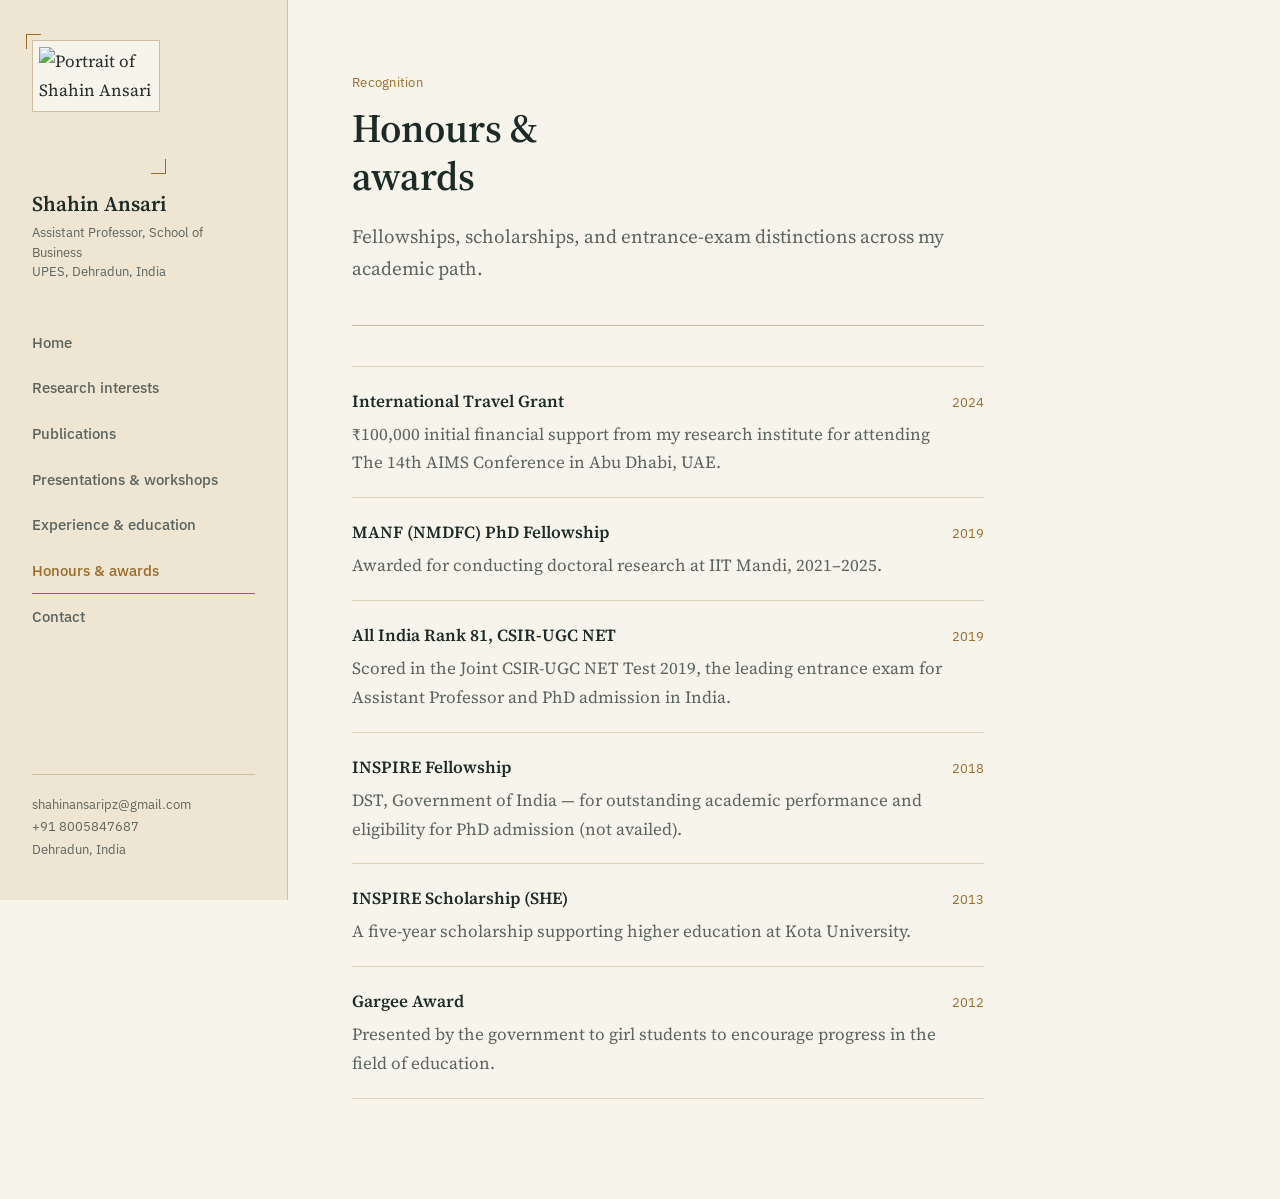
==== awards.html @ de7b0f96 "Add files via upload" ====
<!DOCTYPE html>
<html lang="en">
<head>
<meta charset="UTF-8">
<meta name="viewport" content="width=device-width, initial-scale=1.0">
<title>Honours &amp; Awards — Shahin Ansari</title>
<link rel="stylesheet" href="styles.css">
</head>
<body>
<div class="mobile-bar">
  <a href="index.html">Home</a>
  <a href="research.html">Research</a>
  <a href="publications.html">Publications</a>
  <a href="presentations.html">Presentations</a>
  <a href="experience.html">Experience</a>
  <a href="awards.html" class="active">Awards</a>
  <a href="contact.html">Contact</a>
</div>

<div class="shell">
  <aside class="sidebar">
    <div class="sidebar-photo-wrap">
      <img class="sidebar-photo" src="assets/shahin.jpg" alt="Portrait of Shahin Ansari">
    </div>
    <div class="sidebar-name">Shahin Ansari</div>
    <div class="sidebar-role">Assistant Professor, School of Business<br>UPES, Dehradun, India</div>
    <ul class="sidebar-nav">
      <li><a href="index.html">Home</a></li>
      <li><a href="research.html">Research interests</a></li>
      <li><a href="publications.html">Publications</a></li>
      <li><a href="presentations.html">Presentations &amp; workshops</a></li>
      <li><a href="experience.html">Experience &amp; education</a></li>
      <li><a href="awards.html" class="active">Honours &amp; awards</a></li>
      <li><a href="contact.html">Contact</a></li>
    </ul>
    <div class="sidebar-foot">
      <a href="mailto:shahinansaripz@gmail.com">shahinansaripz@gmail.com</a><br>
      <a href="tel:+918005847687">+91 8005847687</a><br>
      Dehradun, India
    </div>
  </aside>

  <main>
    <div class="eyebrow">Recognition</div>
    <h1 class="page-title">Honours &amp; awards</h1>
    <p class="lede">Fellowships, scholarships, and entrance-exam distinctions across my academic path.</p>

    <hr class="rule">

    <div class="award">
      <div class="entry-top">
        <h3 class="sub-head">International Travel Grant</h3>
        <span class="entry-date">2024</span>
      </div>
      <p style="color: var(--text-soft);">₹100,000 initial financial support from my research institute for attending The 14th AIMS Conference in Abu Dhabi, UAE.</p>
    </div>

    <div class="award">
      <div class="entry-top">
        <h3 class="sub-head">MANF (NMDFC) PhD Fellowship</h3>
        <span class="entry-date">2019</span>
      </div>
      <p style="color: var(--text-soft);">Awarded for conducting doctoral research at IIT Mandi, 2021–2025.</p>
    </div>

    <div class="award">
      <div class="entry-top">
        <h3 class="sub-head">All India Rank 81, CSIR-UGC NET</h3>
        <span class="entry-date">2019</span>
      </div>
      <p style="color: var(--text-soft);">Scored in the Joint CSIR-UGC NET Test 2019, the leading entrance exam for Assistant Professor and PhD admission in India.</p>
    </div>

    <div class="award">
      <div class="entry-top">
        <h3 class="sub-head">INSPIRE Fellowship</h3>
        <span class="entry-date">2018</span>
      </div>
      <p style="color: var(--text-soft);">DST, Government of India — for outstanding academic performance and eligibility for PhD admission (not availed).</p>
    </div>

    <div class="award">
      <div class="entry-top">
        <h3 class="sub-head">INSPIRE Scholarship (SHE)</h3>
        <span class="entry-date">2013</span>
      </div>
      <p style="color: var(--text-soft);">A five-year scholarship supporting higher education at Kota University.</p>
    </div>

    <div class="award">
      <div class="entry-top">
        <h3 class="sub-head">Gargee Award</h3>
        <span class="entry-date">2012</span>
      </div>
      <p style="color: var(--text-soft);">Presented by the government to girl students to encourage progress in the field of education.</p>
    </div>
  </main>
</div>
</body>
</html>
---- styles.css ----
@import url('https://fonts.googleapis.com/css2?family=Source+Serif+4:ital,opsz,wght@0,8..60,400;0,8..60,500;0,8..60,600;0,8..60,700;1,8..60,400&family=IBM+Plex+Sans:wght@400;500;600&display=swap');

:root {
  --ink: #1c2b28;
  --paper: #f7f4ec;
  --paper-deep: #eee6d3;
  --rule: #cdbfa0;
  --rule-soft: #ddd3ba;
  --accent: #9c6a26;
  --accent-soft: #c99a4a;
  --text: #262e2b;
  --text-soft: #5c645f;
  --sidebar-w: 288px;
}

* { margin: 0; padding: 0; box-sizing: border-box; }

html { scroll-behavior: smooth; }

body {
  font-family: 'Source Serif 4', Georgia, serif;
  background: var(--paper);
  color: var(--text);
  font-size: 17px;
  line-height: 1.7;
  -webkit-font-smoothing: antialiased;
}

a { color: var(--accent); }

.ui, nav, .tag, .meta, button, .btn {
  font-family: 'IBM Plex Sans', sans-serif;
}

/* ---------- Layout shell ---------- */
.shell {
  display: grid;
  grid-template-columns: var(--sidebar-w) 1fr;
  min-height: 100vh;
}

/* ---------- Sidebar ---------- */
.sidebar {
  background: var(--paper-deep);
  border-right: 1px solid var(--rule);
  padding: 40px 32px;
  display: flex;
  flex-direction: column;
  position: sticky;
  top: 0;
  height: 100vh;
}

.sidebar-photo {
  width: 128px;
  height: 128px;
  object-fit: cover;
  object-position: top center;
  border: 1px solid var(--rule);
  padding: 6px;
  background: var(--paper);
  position: relative;
}

.sidebar-photo-wrap {
  position: relative;
  width: 128px;
  height: 128px;
  margin-bottom: 22px;
}

.sidebar-photo-wrap::before,
.sidebar-photo-wrap::after {
  content: '';
  position: absolute;
  width: 14px;
  height: 14px;
  border: 1.5px solid var(--accent);
}

.sidebar-photo-wrap::before { top: -6px; left: -6px; border-right: none; border-bottom: none; }
.sidebar-photo-wrap::after { bottom: -6px; right: -6px; border-left: none; border-top: none; }

.sidebar-name {
  font-family: 'Source Serif 4', serif;
  font-size: 21px;
  font-weight: 600;
  color: var(--ink);
  line-height: 1.3;
}

.sidebar-role {
  font-family: 'IBM Plex Sans', sans-serif;
  font-size: 13px;
  color: var(--text-soft);
  margin-top: 6px;
  line-height: 1.5;
}

.sidebar-nav {
  margin-top: 40px;
  list-style: none;
  display: flex;
  flex-direction: column;
  gap: 2px;
  flex: 1;
}

.sidebar-nav a {
  display: block;
  font-family: 'IBM Plex Sans', sans-serif;
  font-size: 14.5px;
  font-weight: 500;
  color: var(--text-soft);
  text-decoration: none;
  padding: 9px 0;
  border-bottom: 1px solid transparent;
  transition: color 0.2s, border-color 0.2s;
}

.sidebar-nav a:hover { color: var(--ink); }

.sidebar-nav a.active {
  color: var(--accent);
  border-bottom-color: var(--accent);
}

.sidebar-foot {
  font-family: 'IBM Plex Sans', sans-serif;
  font-size: 12.5px;
  color: var(--text-soft);
  border-top: 1px solid var(--rule);
  padding-top: 18px;
  line-height: 1.8;
}

.sidebar-foot a { color: var(--text-soft); text-decoration: none; }
.sidebar-foot a:hover { color: var(--accent); }

/* ---------- Mobile nav toggle ---------- */
.mobile-bar { display: none; }

/* ---------- Main content ---------- */
main {
  padding: 72px 64px 100px;
  max-width: 760px;
}

.eyebrow {
  font-family: 'IBM Plex Sans', sans-serif;
  font-size: 13px;
  color: var(--accent);
  letter-spacing: 0.02em;
  margin-bottom: 10px;
}

h1.page-title {
  font-size: 40px;
  font-weight: 600;
  color: var(--ink);
  line-height: 1.2;
  margin-bottom: 20px;
  max-width: 14ch;
}

.lede {
  font-size: 19px;
  color: var(--text-soft);
  max-width: 62ch;
  margin-bottom: 8px;
}

.rule {
  border: none;
  border-top: 1px solid var(--rule);
  margin: 40px 0;
}

h2.section-head {
  font-size: 24px;
  font-weight: 600;
  color: var(--ink);
  margin: 52px 0 22px;
}

h2.section-head:first-of-type { margin-top: 0; }

h3.sub-head {
  font-size: 17px;
  font-weight: 600;
  color: var(--ink);
  margin-bottom: 4px;
}

p { max-width: 68ch; }
p + p { margin-top: 14px; }

.meta-line {
  font-family: 'IBM Plex Sans', sans-serif;
  font-size: 13px;
  color: var(--text-soft);
  margin-bottom: 10px;
}

/* ---------- Home hero ---------- */
.hero {
  display: grid;
  grid-template-columns: 1.3fr 1fr;
  gap: 48px;
  align-items: center;
  margin-bottom: 12px;
}

.hero-portrait-wrap {
  position: relative;
}

.hero-portrait {
  width: 100%;
  max-width: 260px;
  display: block;
  filter: sepia(8%);
  border: 1px solid var(--rule);
  padding: 8px;
  background: var(--paper);
}

.hero-curve {
  position: absolute;
  top: -34px;
  left: -34px;
  width: 90px;
  height: 90px;
  z-index: -1;
}

.stroke-path {
  fill: none;
  stroke: var(--accent-soft);
  stroke-width: 1.6;
  stroke-dasharray: 900;
  stroke-dashoffset: 900;
  animation: draw 2.4s ease-out forwards;
}

@media (prefers-reduced-motion: reduce) {
  .stroke-path { animation: none; stroke-dashoffset: 0; }
}

@keyframes draw {
  to { stroke-dashoffset: 0; }
}

.cta-row {
  display: flex;
  gap: 14px;
  margin-top: 30px;
  flex-wrap: wrap;
}

.btn {
  display: inline-flex;
  align-items: center;
  gap: 8px;
  font-size: 14px;
  font-weight: 500;
  text-decoration: none;
  padding: 11px 20px;
  border: 1px solid var(--ink);
  color: var(--ink);
  transition: background 0.2s, color 0.2s;
}

.btn:hover { background: var(--ink); color: var(--paper); }

.btn.primary {
  background: var(--ink);
  color: var(--paper);
}

.btn.primary:hover {
  background: var(--accent);
  border-color: var(--accent);
  color: var(--paper);
}

/* ---------- Interest / topic list (definition-style, not cards) ---------- */
.topic {
  padding: 20px 0;
  border-top: 1px solid var(--rule-soft);
}

.topic:last-child { border-bottom: 1px solid var(--rule-soft); }

.topic h3 {
  font-size: 18px;
  font-weight: 600;
  color: var(--ink);
  margin-bottom: 6px;
}

.topic p { color: var(--text-soft); font-size: 15.5px; }

/* ---------- Publications ---------- */
.pub {
  display: grid;
  grid-template-columns: 30px 1fr;
  gap: 16px;
  padding: 22px 0;
  border-top: 1px solid var(--rule-soft);
}

.pub:last-child { border-bottom: 1px solid var(--rule-soft); }

.pub-num {
  font-family: 'IBM Plex Sans', sans-serif;
  font-size: 13px;
  color: var(--accent);
  padding-top: 3px;
}

.pub-title {
  font-size: 16.5px;
  font-weight: 600;
  color: var(--ink);
  line-height: 1.5;
  margin-bottom: 6px;
}

.pub-authors {
  font-size: 14.5px;
  color: var(--text-soft);
  margin-bottom: 4px;
}

.pub-venue {
  font-family: 'IBM Plex Sans', sans-serif;
  font-size: 13px;
  color: var(--text-soft);
  font-style: italic;
  margin-bottom: 8px;
}

.pub-link {
  font-family: 'IBM Plex Sans', sans-serif;
  font-size: 13px;
  text-decoration: none;
  border-bottom: 1px solid var(--accent-soft);
}

.pub-note {
  font-family: 'IBM Plex Sans', sans-serif;
  font-size: 12.5px;
  color: var(--text-soft);
  border: 1px solid var(--rule);
  padding: 2px 8px;
  display: inline-block;
}

/* ---------- Timeline (experience / education) ---------- */
.entry {
  padding: 22px 0;
  border-top: 1px solid var(--rule-soft);
}

.entry:last-child { border-bottom: 1px solid var(--rule-soft); }

.entry-top {
  display: flex;
  justify-content: space-between;
  align-items: baseline;
  gap: 12px;
  flex-wrap: wrap;
}

.entry-date {
  font-family: 'IBM Plex Sans', sans-serif;
  font-size: 13px;
  color: var(--accent);
  white-space: nowrap;
}

.entry p { color: var(--text-soft); font-size: 15.5px; margin-top: 6px; }

/* ---------- Two-column groups on wide pages ---------- */
.split {
  display: grid;
  grid-template-columns: 1fr 1fr;
  gap: 56px;
}

/* ---------- Award / workshop blocks ---------- */
.award {
  padding: 20px 0;
  border-top: 1px solid var(--rule-soft);
}
.award:last-child { border-bottom: 1px solid var(--rule-soft); }

/* ---------- Contact page ---------- */
.contact-grid {
  display: grid;
  grid-template-columns: 1fr 1fr;
  gap: 32px 48px;
  margin-top: 8px;
}

.contact-block h3 {
  font-family: 'IBM Plex Sans', sans-serif;
  font-size: 13px;
  color: var(--text-soft);
  font-weight: 500;
  margin-bottom: 8px;
}

.contact-block p, .contact-block a {
  font-size: 17px;
  color: var(--ink);
  text-decoration: none;
}

.contact-block a:hover { color: var(--accent); }

/* ---------- Responsive ---------- */
@media (max-width: 900px) {
  .shell { grid-template-columns: 1fr; }

  .sidebar {
    position: relative;
    height: auto;
    flex-direction: row;
    align-items: center;
    padding: 18px 24px;
    gap: 18px;
  }

  .sidebar-photo-wrap { width: 56px; height: 56px; margin-bottom: 0; }
  .sidebar-photo { width: 56px; height: 56px; padding: 3px; }
  .sidebar-photo-wrap::before, .sidebar-photo-wrap::after { display: none; }
  .sidebar-nav, .sidebar-foot { display: none; }
  .sidebar-role { display: none; }

  .mobile-bar {
    display: flex;
    gap: 4px;
    overflow-x: auto;
    background: var(--paper-deep);
    border-bottom: 1px solid var(--rule);
    padding: 0 16px;
  }

  .mobile-bar a {
    font-family: 'IBM Plex Sans', sans-serif;
    font-size: 13px;
    color: var(--text-soft);
    text-decoration: none;
    padding: 12px 10px;
    white-space: nowrap;
    border-bottom: 2px solid transparent;
  }

  .mobile-bar a.active { color: var(--accent); border-color: var(--accent); }

  main { padding: 40px 24px 70px; }

  h1.page-title { font-size: 30px; }

  .hero { grid-template-columns: 1fr; gap: 28px; }
  .hero-portrait { max-width: 180px; }

  .split, .contact-grid { grid-template-columns: 1fr; gap: 28px; }
}
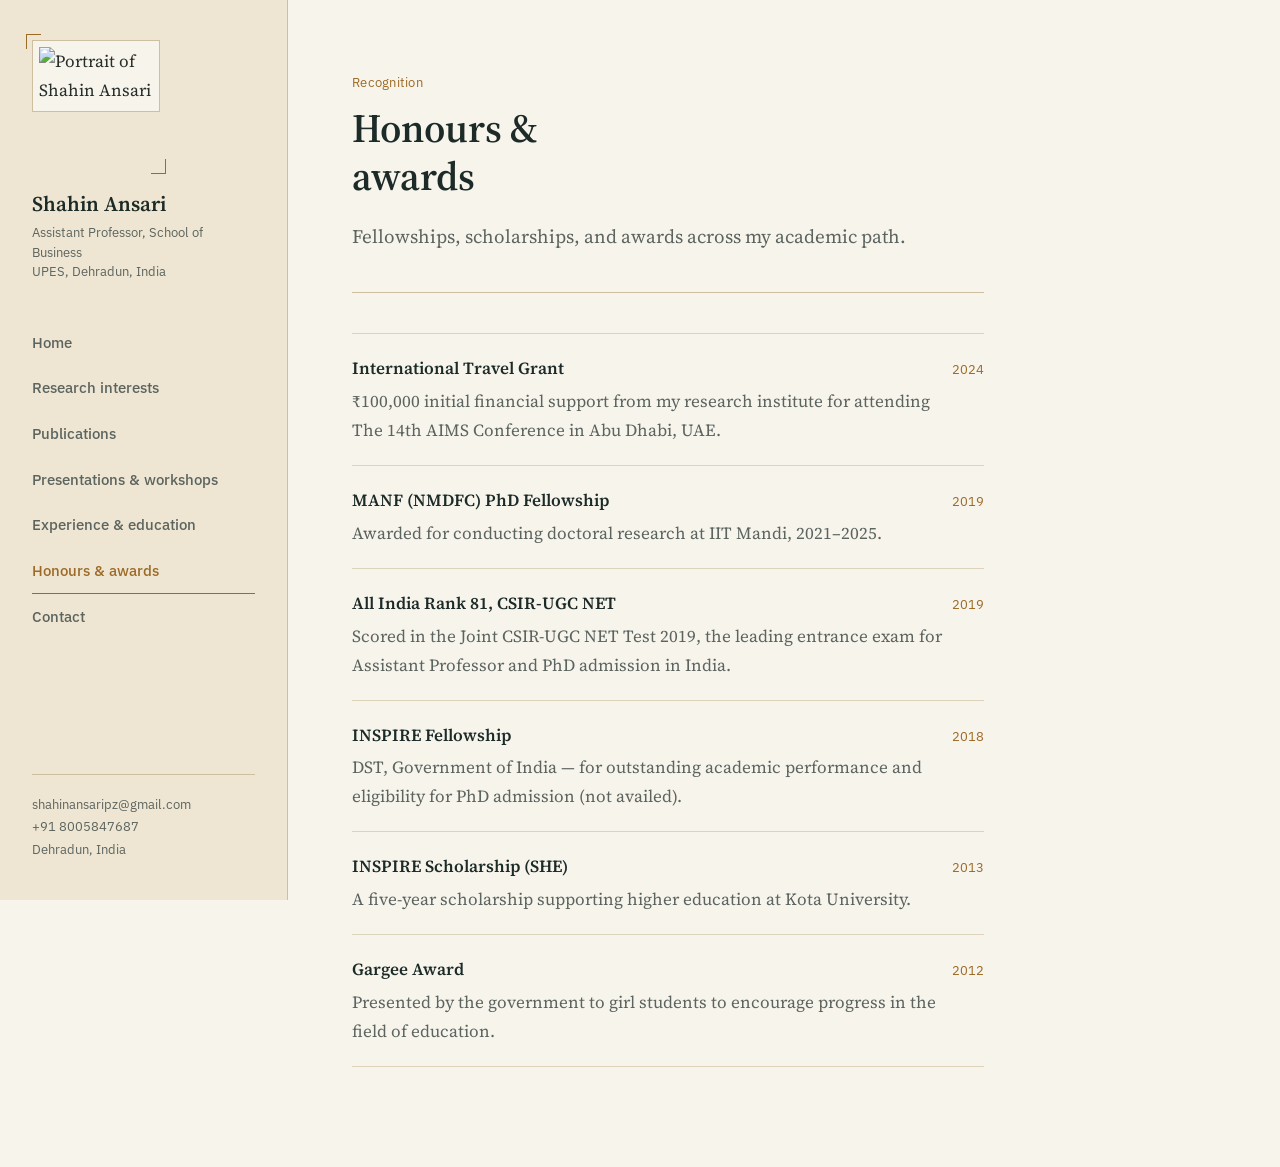
==== commit 50c44278: "Update awards.html" ====
--- a/awards.html
+++ b/awards.html
@@ -20,7 +20,7 @@
 <div class="shell">
   <aside class="sidebar">
     <div class="sidebar-photo-wrap">
-      <img class="sidebar-photo" src="assets/shahin.jpg" alt="Portrait of Shahin Ansari">
+      <img class="sidebar-photo" src="https://raw.githubusercontent.com/shahinansaripz-spec/Shahin-ansari/main/shahin.jpg" alt="Portrait of Shahin Ansari">
     </div>
     <div class="sidebar-name">Shahin Ansari</div>
     <div class="sidebar-role">Assistant Professor, School of Business<br>UPES, Dehradun, India</div>
@@ -43,7 +43,7 @@
   <main>
     <div class="eyebrow">Recognition</div>
     <h1 class="page-title">Honours &amp; awards</h1>
-    <p class="lede">Fellowships, scholarships, and entrance-exam distinctions across my academic path.</p>
+    <p class="lede">Fellowships, scholarships, and awards across my academic path.</p>
 
     <hr class="rule">
 
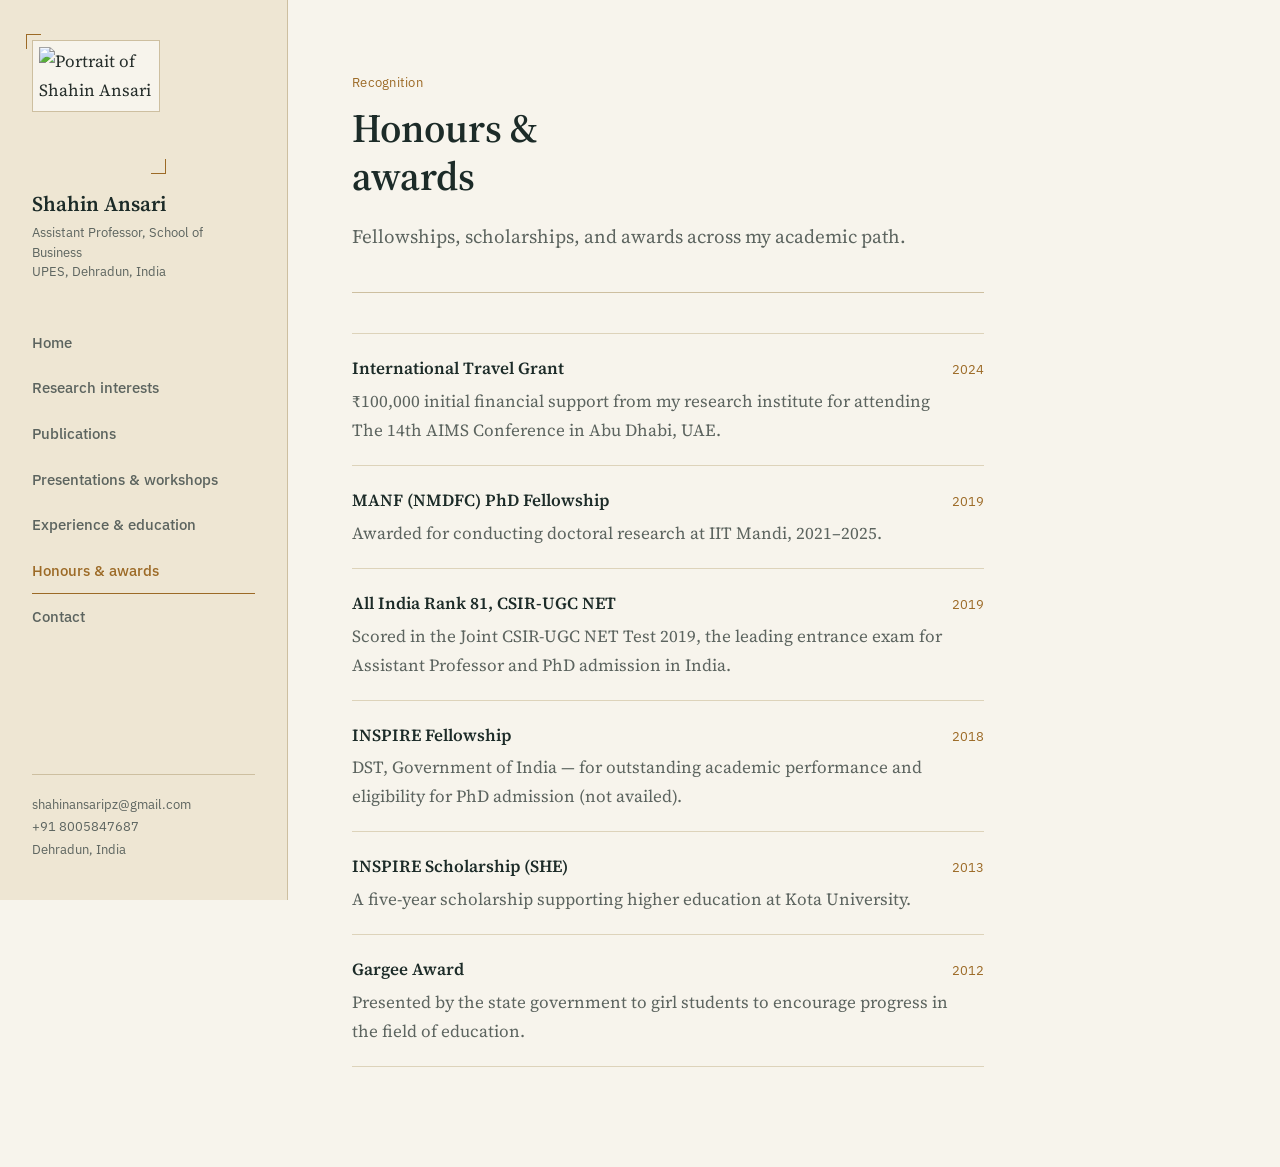
==== commit fd934b4b: "Update awards.html" ====
--- a/awards.html
+++ b/awards.html
@@ -92,7 +92,7 @@
         <h3 class="sub-head">Gargee Award</h3>
         <span class="entry-date">2012</span>
       </div>
-      <p style="color: var(--text-soft);">Presented by the government to girl students to encourage progress in the field of education.</p>
+      <p style="color: var(--text-soft);">Presented by the state government to girl students to encourage progress in the field of education.</p>
     </div>
   </main>
 </div>
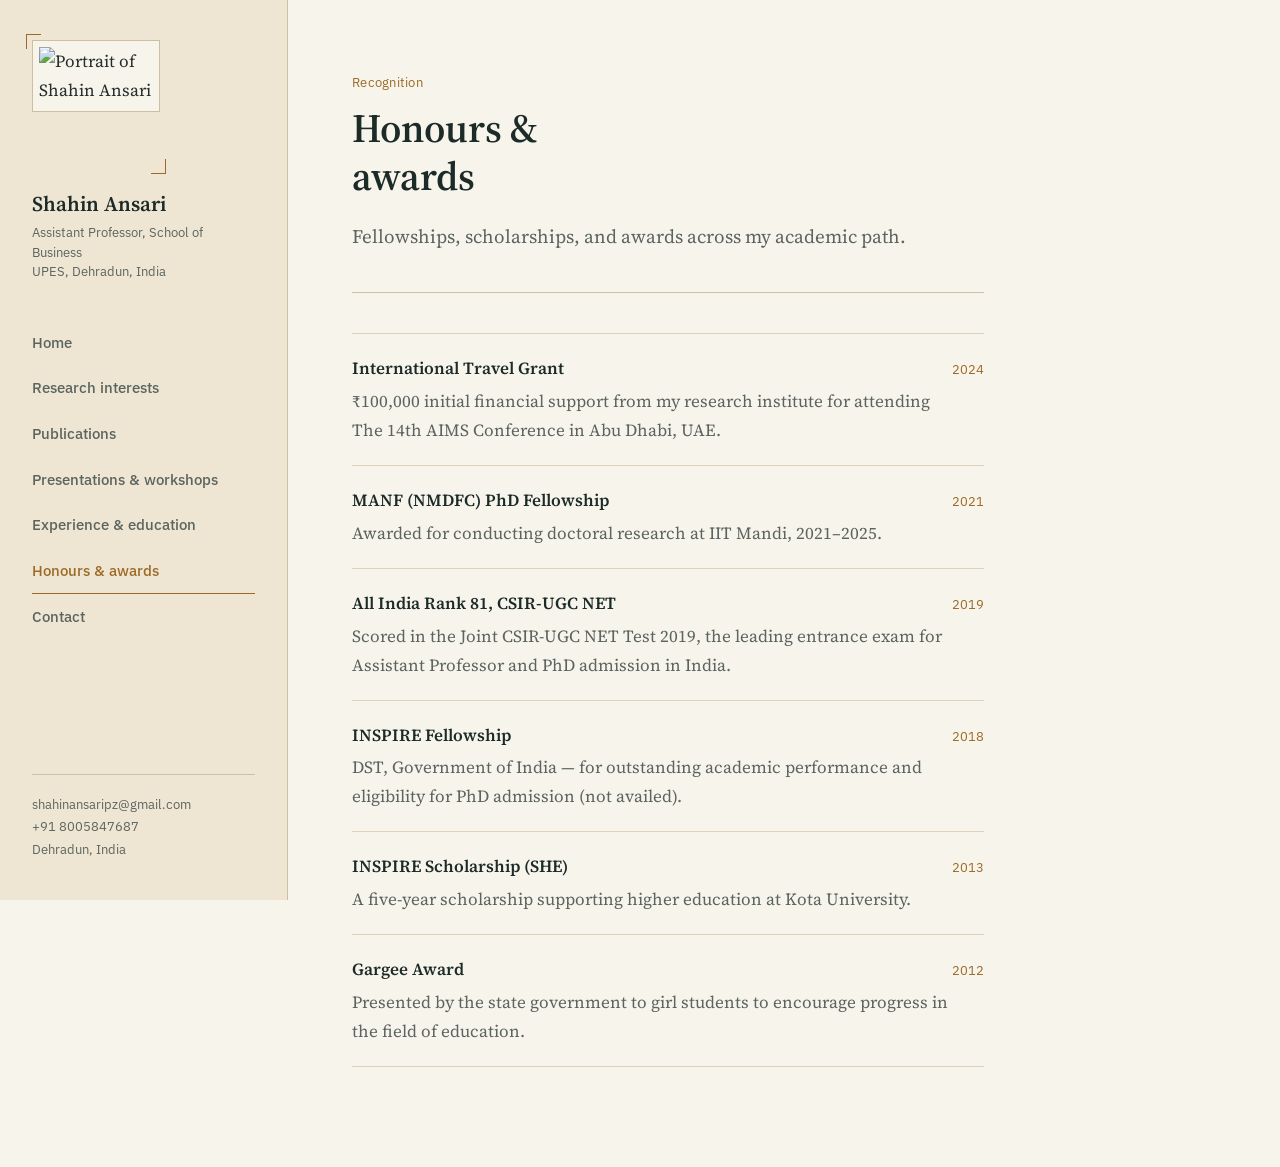
==== commit 5de0e28f: "Update awards.html" ====
--- a/awards.html
+++ b/awards.html
@@ -58,7 +58,7 @@
     <div class="award">
       <div class="entry-top">
         <h3 class="sub-head">MANF (NMDFC) PhD Fellowship</h3>
-        <span class="entry-date">2019</span>
+        <span class="entry-date">2021</span>
       </div>
       <p style="color: var(--text-soft);">Awarded for conducting doctoral research at IIT Mandi, 2021–2025.</p>
     </div>
